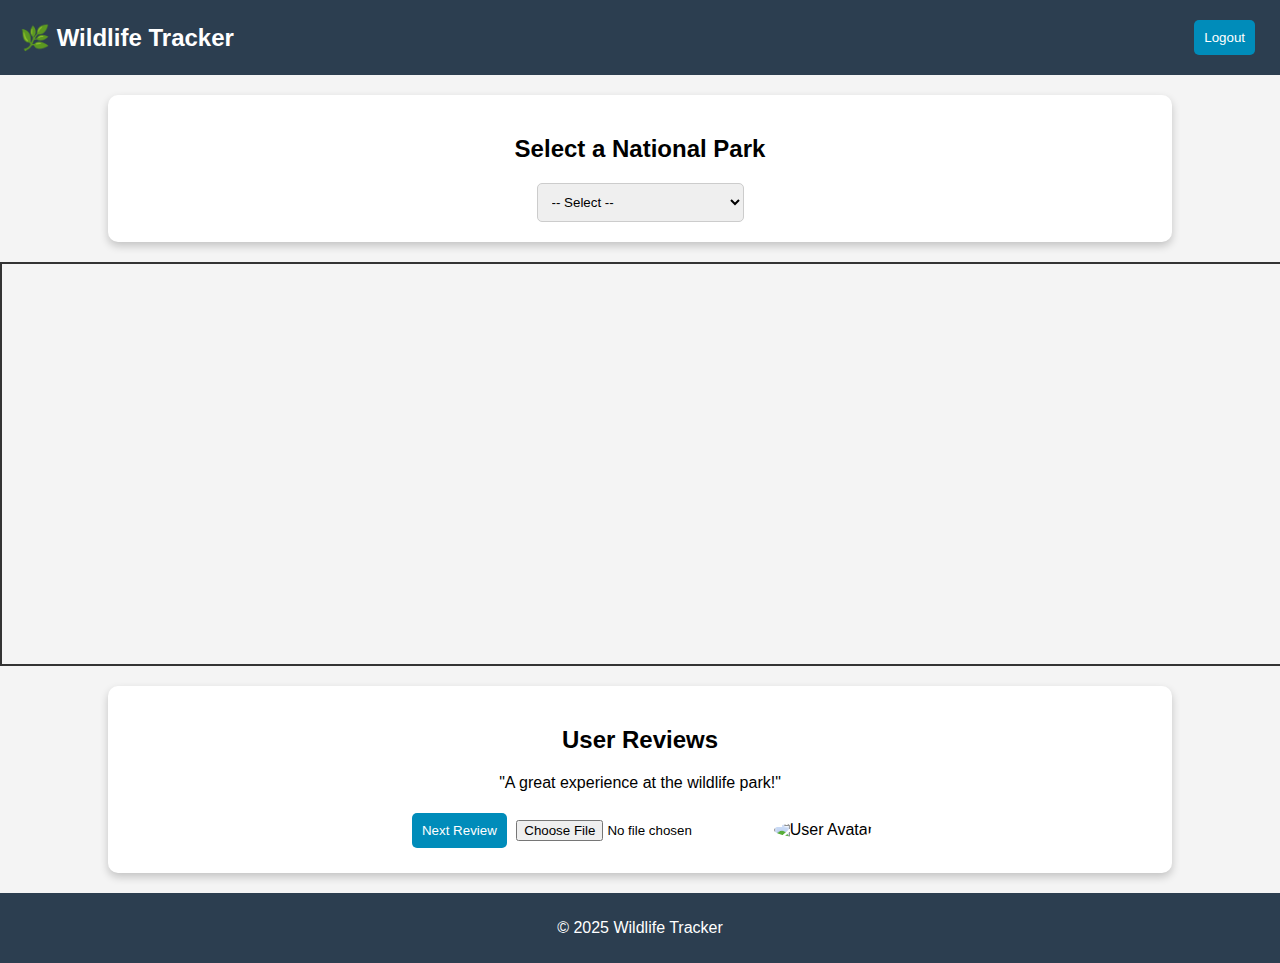
==== index.html @ 08a1569b "Add files via upload" ====
<!DOCTYPE html>
<html lang="en">
<head>
    <meta charset="UTF-8">
    <meta name="viewport" content="width=device-width, initial-scale=1.0">
    <title>Wildlife Tracker</title>
    <link rel="stylesheet" href="styles.css">
    <script defer src="script.js"></script>
    <script defer src="https://maps.googleapis.com/maps/api/js?key=YOUR_API_KEY&callback=initMap"></script>
</head>
<body>
    <header>
        <h1>🌿 Wildlife Tracker</h1>
        <button id="logoutButton" class="btn">Logout</button>
    </header>

    <!-- Park Selection -->
    <section class="parks-section">
        <h2>Select a National Park</h2>
        <select id="wildlifeParks">
            <option value="">-- Select --</option>
            <option value="JimCorbett">Jim Corbett National Park</option>
            <option value="Kaziranga">Kaziranga National Park</option>
            <option value="Ranthambore">Ranthambore National Park</option>
        </select>
    </section>

    <!-- Map Container -->
    <section id="mapContainer">
        <div id="map"></div>
    </section>

    <!-- User Reviews -->
    <section class="reviews">
        <h2>User Reviews</h2>
        <p id="reviewText">"A great experience at the wildlife park!"</p>
        <button id="changeReview" class="btn">Next Review</button>

        <input type="file" id="uploadPhoto">
        <img id="reviewAvatar" src="default-avatar.png" alt="User Avatar">
    </section>

    <footer>
        <p>&copy; 2025 Wildlife Tracker</p>
    </footer>
</body>
</html>
---- styles.css ----
/* Global Styles */
body {
    font-family: 'Arial', sans-serif;
    margin: 0;
    padding: 0;
    background-color: #f4f4f4;
    text-align: center;
}

/* Header Styles */
header {
    background: #2c3e50;
    color: white;
    padding: 15px 20px;
    display: flex;
    justify-content: space-between;
    align-items: center;
}

header h1 {
    font-size: 24px;
    margin: 0;
}

nav ul {
    list-style: none;
    padding: 0;
    display: flex;
}

nav ul li {
    margin-right: 15px;
}

nav ul li button {
    background-color: #1abc9c;
    color: white;
    border: none;
    padding: 10px 15px;
    cursor: pointer;
    border-radius: 5px;
    transition: 0.3s;
}

nav ul li button:hover {
    background-color: #16a085;
}

/* Buttons */
.btn {
    padding: 10px;
    margin: 5px;
    cursor: pointer;
    background-color: #008CBA;
    color: white;
    border: none;
    border-radius: 5px;
    transition: 0.3s ease;
}

.btn:hover {
    background-color: #005F7A;
}

/* Wildlife Fun Fact Section */
.wildlife-intro {
    background-color: #ffffff;
    padding: 20px;
    margin: 20px auto;
    width: 80%;
    border-radius: 10px;
    box-shadow: 0 4px 8px rgba(0, 0, 0, 0.2);
}

.fact-box {
    display: flex;
    flex-direction: column;
    align-items: center;
}

.fact-box img {
    width: 150px;
    height: 150px;
    object-fit: cover;
    border-radius: 10px;
    margin-bottom: 10px;
}

/* Reviews Section */
.reviews {
    background-color: #fff;
    padding: 20px;
    margin: 20px auto;
    width: 80%;
    border-radius: 10px;
    box-shadow: 0 4px 8px rgba(0, 0, 0, 0.2);
}

.review-box {
    display: flex;
    flex-direction: column;
    align-items: center;
}

/* Image Upload Section */
.image-upload {
    background-color: #ffffff;
    padding: 20px;
    margin: 20px auto;
    width: 80%;
    border-radius: 10px;
    box-shadow: 0 4px 8px rgba(0, 0, 0, 0.2);
}

#reviewAvatar {
    width: 80px;
    height: 80px;
    object-fit: cover;
    border-radius: 50%;
    margin-top: 10px;
}

/* Parks Dropdown */
.parks-section {
    background-color: #ffffff;
    padding: 20px;
    margin: 20px auto;
    width: 80%;
    border-radius: 10px;
    box-shadow: 0 4px 8px rgba(0, 0, 0, 0.2);
}

#wildlifeParks {
    padding: 10px;
    border: 1px solid #ccc;
    border-radius: 5px;
}

/* Map Section */
#map {
    width: 100%;
    height: 400px;
    border: 2px solid #333;
}

/* Footer */
footer {
    background: #2c3e50;
    color: white;
    padding: 10px;
    margin-top: 20px;
}

/* Responsive Design */
@media screen and (max-width: 768px) {
    .wildlife-intro, .reviews, .image-upload, .parks-section {
        width: 95%;
    }

    header {
        flex-direction: column;
        text-align: center;
    }

    nav ul {
        flex-direction: column;
    }

    nav ul li {
        margin: 5px 0;
    }
}
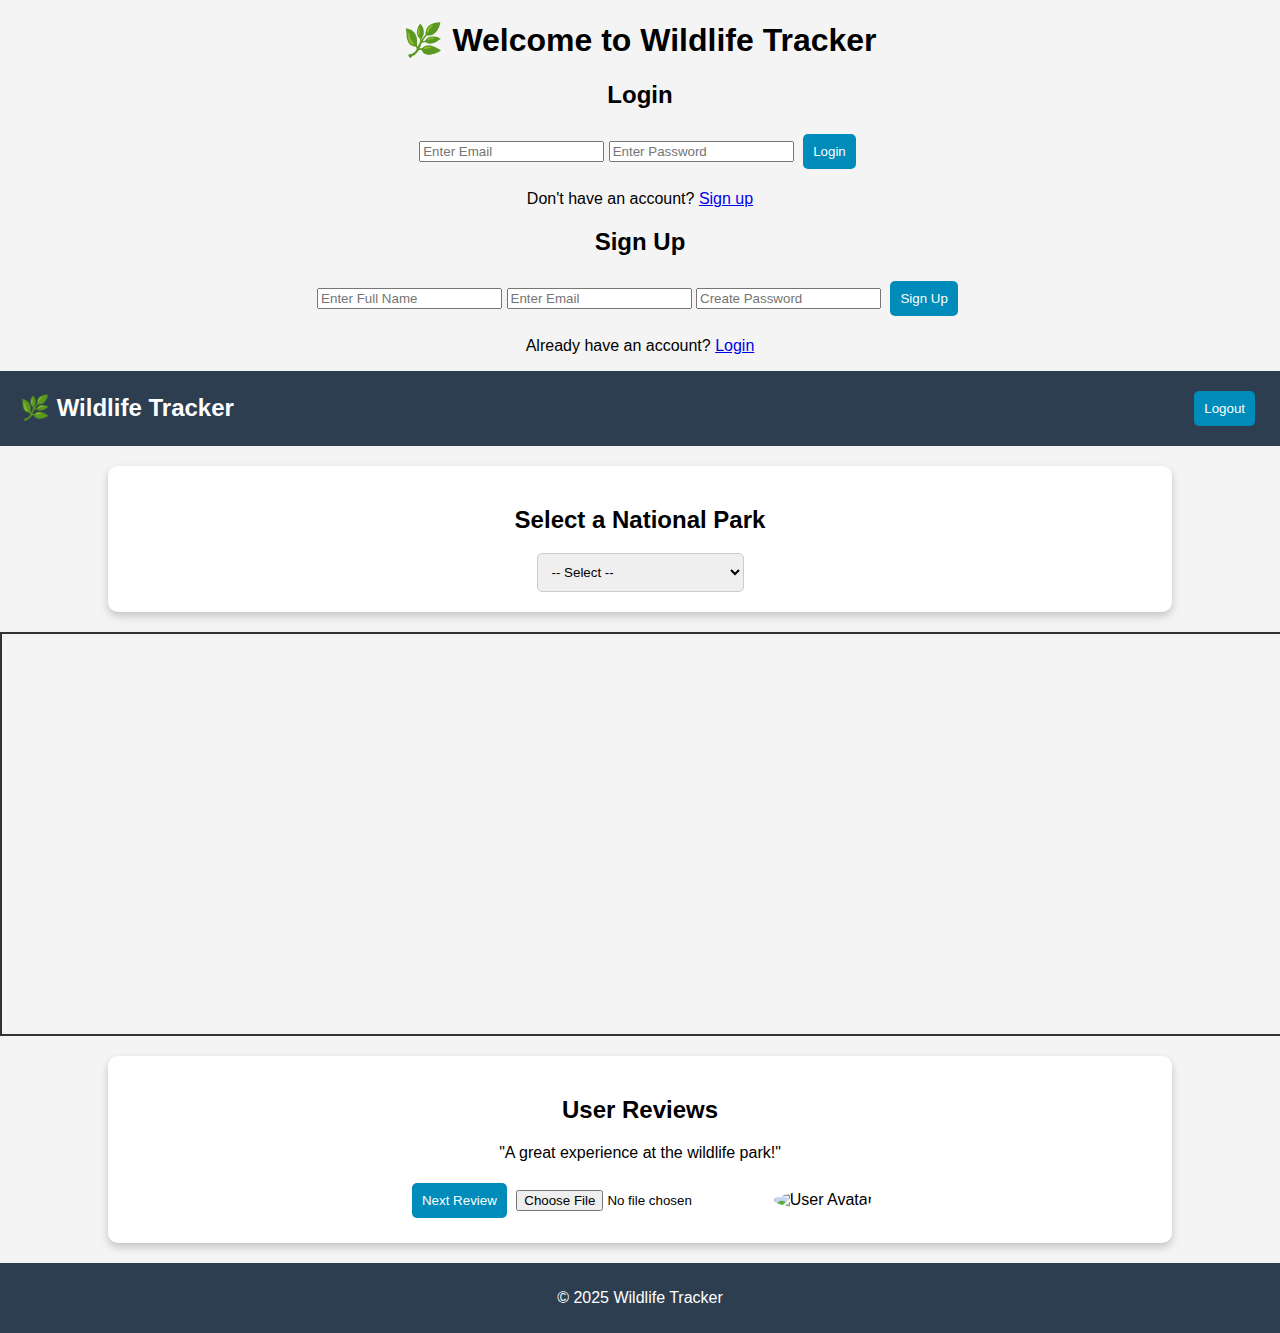
==== commit 6e1bbcb7: "Update index.html" ====
--- a/index.html
+++ b/index.html
@@ -3,46 +3,75 @@
 <head>
     <meta charset="UTF-8">
     <meta name="viewport" content="width=device-width, initial-scale=1.0">
-    <title>Wildlife Tracker</title>
+    <title>Wildlife Tracker - Login</title>
     <link rel="stylesheet" href="styles.css">
-    <script defer src="script.js"></script>
-    <script defer src="https://maps.googleapis.com/maps/api/js?key=YOUR_API_KEY&callback=initMap"></script>
 </head>
 <body>
-    <header>
-        <h1>🌿 Wildlife Tracker</h1>
-        <button id="logoutButton" class="btn">Logout</button>
-    </header>
 
-    <!-- Park Selection -->
-    <section class="parks-section">
-        <h2>Select a National Park</h2>
-        <select id="wildlifeParks">
-            <option value="">-- Select --</option>
-            <option value="JimCorbett">Jim Corbett National Park</option>
-            <option value="Kaziranga">Kaziranga National Park</option>
-            <option value="Ranthambore">Ranthambore National Park</option>
-        </select>
+    <!-- 🟢 Login/Signup Page -->
+    <section id="authSection">
+        <h1>🌿 Welcome to Wildlife Tracker</h1>
+        <div class="auth-container">
+            <div id="loginForm">
+                <h2>Login</h2>
+                <input type="email" id="loginEmail" placeholder="Enter Email">
+                <input type="password" id="loginPassword" placeholder="Enter Password">
+                <button id="loginBtn" class="btn">Login</button>
+                <p>Don't have an account? <a href="#" id="showSignup">Sign up</a></p>
+            </div>
+
+            <div id="signupForm" class="hidden">
+                <h2>Sign Up</h2>
+                <input type="text" id="signupName" placeholder="Enter Full Name">
+                <input type="email" id="signupEmail" placeholder="Enter Email">
+                <input type="password" id="signupPassword" placeholder="Create Password">
+                <button id="signupBtn" class="btn">Sign Up</button>
+                <p>Already have an account? <a href="#" id="showLogin">Login</a></p>
+            </div>
+        </div>
     </section>
 
-    <!-- Map Container -->
-    <section id="mapContainer">
-        <div id="map"></div>
+    <!-- 🟢 Wildlife Tracker Dashboard (Initially Hidden) -->
+    <section id="dashboard" class="hidden">
+        <header>
+            <h1>🌿 Wildlife Tracker</h1>
+            <button id="logoutButton" class="btn">Logout</button>
+        </header>
+
+        <!-- Park Selection -->
+        <section class="parks-section">
+            <h2>Select a National Park</h2>
+            <select id="wildlifeParks">
+                <option value="">-- Select --</option>
+                <option value="JimCorbett">Jim Corbett National Park</option>
+                <option value="Kaziranga">Kaziranga National Park</option>
+                <option value="Ranthambore">Ranthambore National Park</option>
+            </select>
+        </section>
+
+        <!-- Map Container -->
+        <section id="mapContainer">
+            <div id="map"></div>
+        </section>
+
+        <!-- User Reviews -->
+        <section class="reviews">
+            <h2>User Reviews</h2>
+            <p id="reviewText">"A great experience at the wildlife park!"</p>
+            <button id="changeReview" class="btn">Next Review</button>
+
+            <input type="file" id="uploadPhoto">
+            <img id="reviewAvatar" src="default-avatar.png" alt="User Avatar">
+        </section>
+
+        <footer>
+            <p>&copy; 2025 Wildlife Tracker</p>
+        </footer>
     </section>
 
-    <!-- User Reviews -->
-    <section class="reviews">
-        <h2>User Reviews</h2>
-        <p id="reviewText">"A great experience at the wildlife park!"</p>
-        <button id="changeReview" class="btn">Next Review</button>
-
-        <input type="file" id="uploadPhoto">
-        <img id="reviewAvatar" src="default-avatar.png" alt="User Avatar">
-    </section>
-
-    <footer>
-        <p>&copy; 2025 Wildlife Tracker</p>
-    </footer>
+    <!-- JavaScript -->
+    <script defer src="script.js"></script>
 </body>
 </html>
 
+
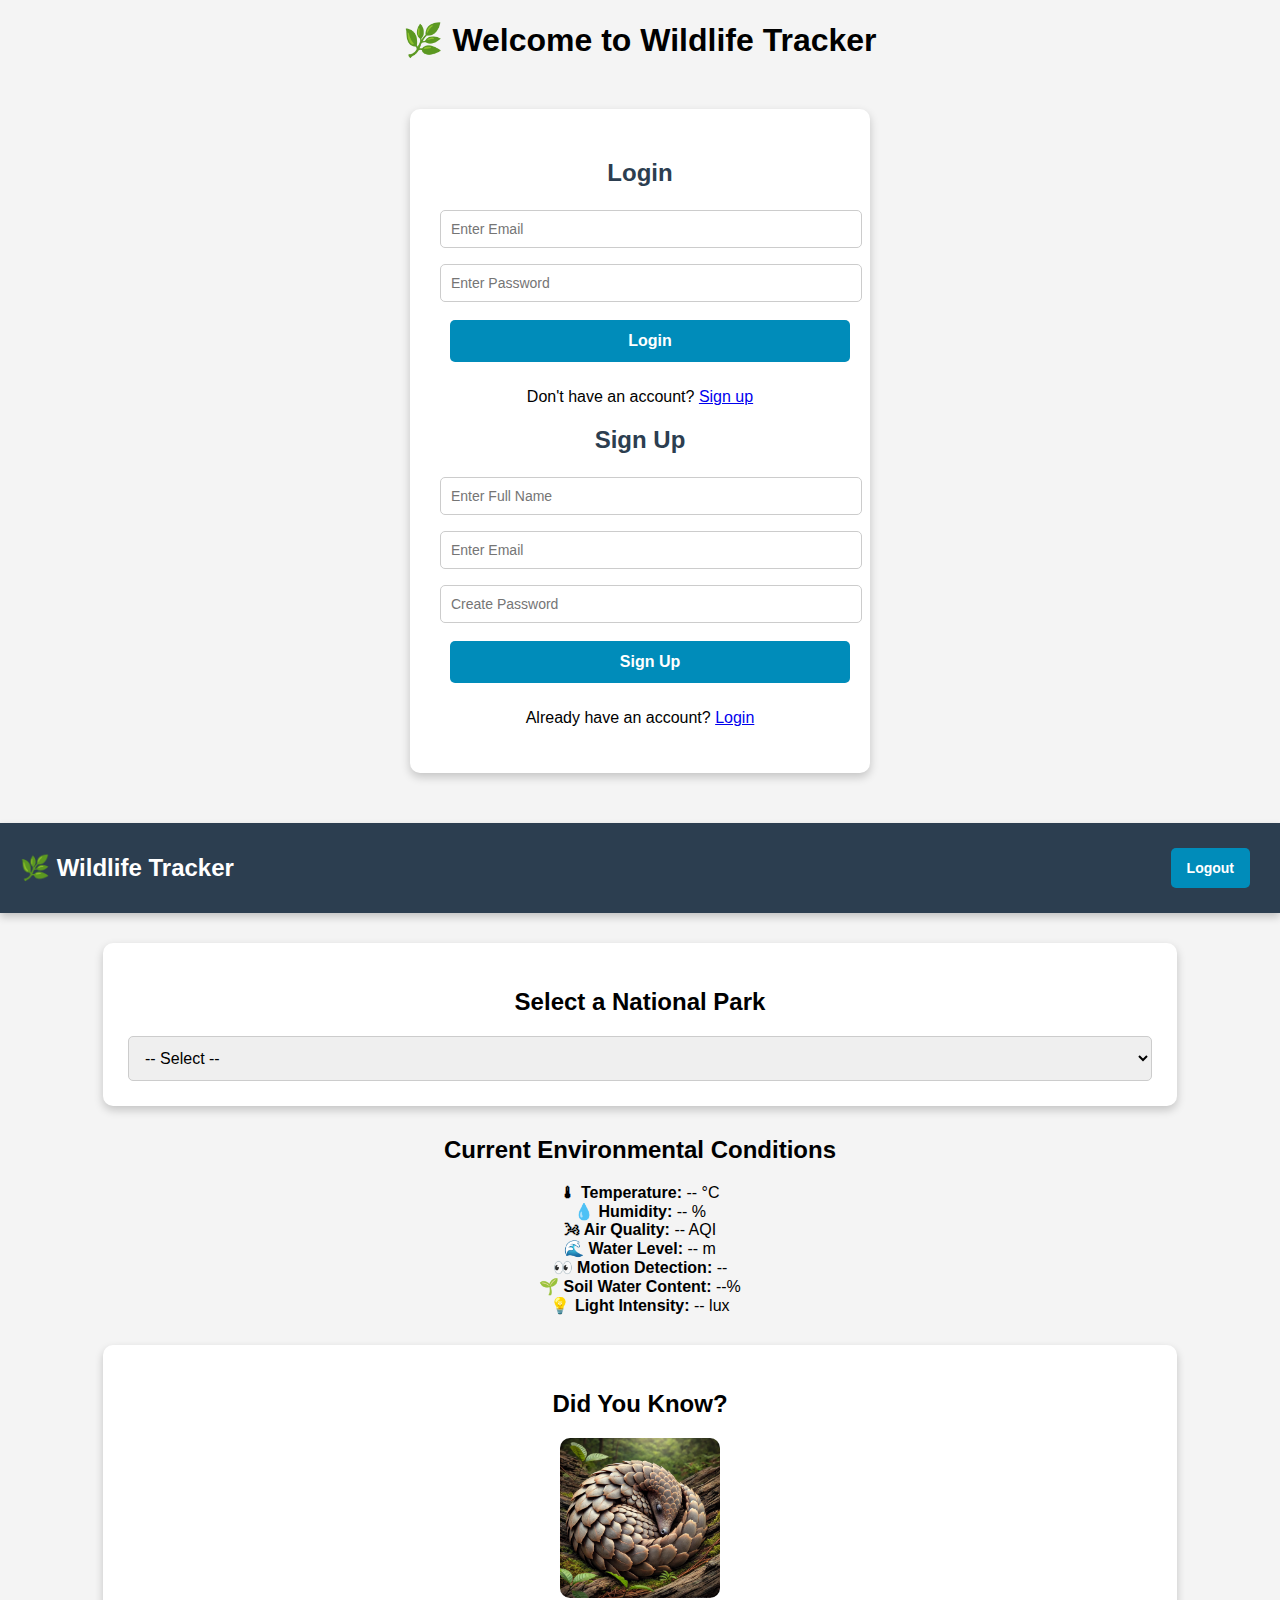
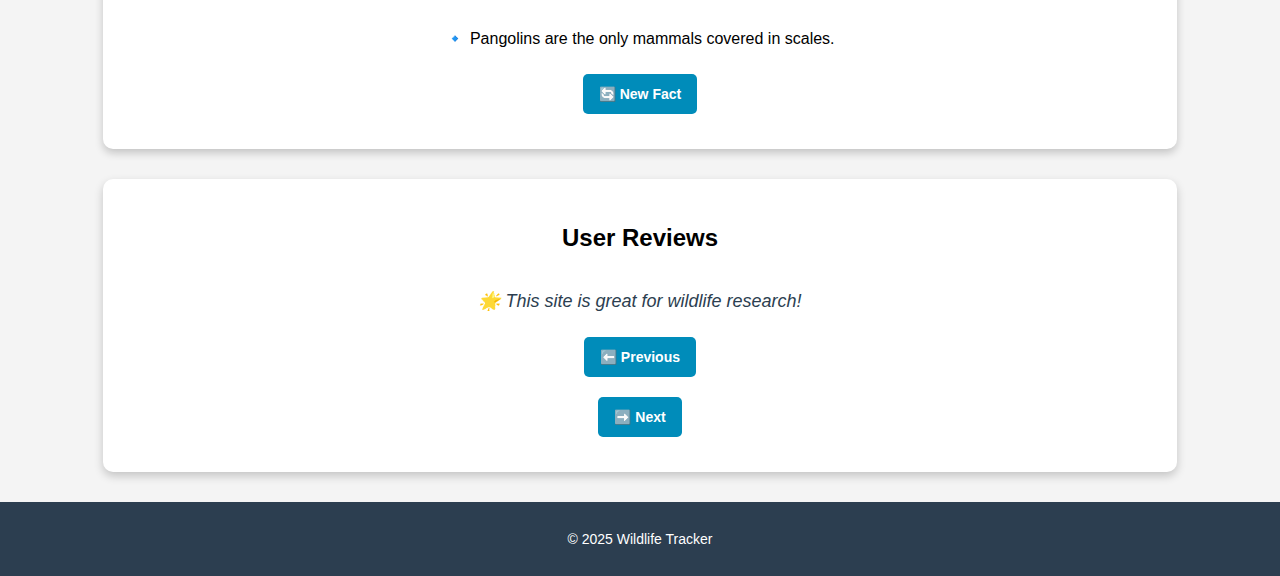
==== commit 286d12db: "Update index.html" ====
--- a/index.html
+++ b/index.html
@@ -49,21 +49,41 @@
             </select>
         </section>
 
-        <!-- Map Container -->
-        <section id="mapContainer">
-            <div id="map"></div>
+        <!-- Environmental Data Section -->
+        <section class="environmental-data">
+            <h2>Current Environmental Conditions</h2>
+            <div class="data-grid">
+                <div class="data-box"><strong>🌡 Temperature:</strong> <span id="tempData">--</span> °C</div>
+                <div class="data-box"><strong>💧 Humidity:</strong> <span id="humidityData">--</span> %</div>
+                <div class="data-box"><strong>🌬 Air Quality:</strong> <span id="airQualityData">--</span> AQI</div>
+                <div class="data-box"><strong>🌊 Water Level:</strong> <span id="waterLevelData">--</span> m</div>
+                <div class="data-box"><strong>👀 Motion Detection:</strong> <span id="motionData">--</span></div>
+                <div class="data-box"><strong>🌱 Soil Water Content:</strong> <span id="soilData">--</span>%</div>
+                <div class="data-box"><strong>💡 Light Intensity:</strong> <span id="lightData">--</span> lux</div>
+            </div>
+        </section>
+
+        <!-- Wildlife Fun Fact Section -->
+        <section class="wildlife-intro">
+            <h2>Did You Know?</h2>
+            <div class="fact-box">
+                <img id="factImage" src="pangolin.jpg" alt="Wildlife Fact">
+                <p id="factText">🔹 Pangolins are the only mammals covered in scales.</p>
+                <button id="randomFact" class="btn">🔄 New Fact</button>
+            </div>
         </section>
 
         <!-- User Reviews -->
         <section class="reviews">
             <h2>User Reviews</h2>
-            <p id="reviewText">"A great experience at the wildlife park!"</p>
-            <button id="changeReview" class="btn">Next Review</button>
-
-            <input type="file" id="uploadPhoto">
-            <img id="reviewAvatar" src="default-avatar.png" alt="User Avatar">
+            <div class="review-box">
+                <p class="review" id="reviewText">🌟 This site is great for wildlife research!</p>
+                <button id="prevReview" class="btn">⬅️ Previous</button>
+                <button id="nextReview" class="btn">➡️ Next</button>
+            </div>
         </section>
 
+        <!-- Footer -->
         <footer>
             <p>&copy; 2025 Wildlife Tracker</p>
         </footer>
@@ -75,3 +95,4 @@
 </html>
 
 
+
--- a/styles.css
+++ b/styles.css
@@ -15,6 +15,7 @@
     display: flex;
     justify-content: space-between;
     align-items: center;
+    box-shadow: 0 4px 8px rgba(0, 0, 0, 0.2);
 }
 
 header h1 {
@@ -22,6 +23,7 @@
     margin: 0;
 }
 
+/* Navigation */
 nav ul {
     list-style: none;
     padding: 0;
@@ -39,7 +41,8 @@
     padding: 10px 15px;
     cursor: pointer;
     border-radius: 5px;
-    transition: 0.3s;
+    transition: 0.3s ease-in-out;
+    font-size: 14px;
 }
 
 nav ul li button:hover {
@@ -48,25 +51,72 @@
 
 /* Buttons */
 .btn {
-    padding: 10px;
-    margin: 5px;
+    padding: 12px 16px;
+    margin: 10px;
     cursor: pointer;
     background-color: #008CBA;
     color: white;
     border: none;
     border-radius: 5px;
-    transition: 0.3s ease;
+    transition: 0.3s ease-in-out;
+    font-size: 14px;
+    font-weight: bold;
 }
 
 .btn:hover {
     background-color: #005F7A;
+    transform: scale(1.05);
+}
+
+/* Login & Signup Section */
+.auth-container {
+    background: white;
+    padding: 30px;
+    margin: 50px auto;
+    width: 400px;
+    border-radius: 10px;
+    box-shadow: 0 4px 10px rgba(0, 0, 0, 0.2);
+}
+
+.auth-container h2 {
+    margin-bottom: 15px;
+    color: #2c3e50;
+}
+
+.auth-container input {
+    width: 100%;
+    padding: 10px;
+    margin: 8px 0;
+    border: 1px solid #ccc;
+    border-radius: 5px;
+    font-size: 14px;
+}
+
+.auth-container .btn {
+    width: 100%;
+    font-size: 16px;
+}
+
+.auth-toggle {
+    margin-top: 10px;
+    font-size: 14px;
+}
+
+.auth-toggle a {
+    color: #1abc9c;
+    text-decoration: none;
+    font-weight: bold;
+}
+
+.auth-toggle a:hover {
+    text-decoration: underline;
 }
 
 /* Wildlife Fun Fact Section */
 .wildlife-intro {
     background-color: #ffffff;
-    padding: 20px;
-    margin: 20px auto;
+    padding: 25px;
+    margin: 30px auto;
     width: 80%;
     border-radius: 10px;
     box-shadow: 0 4px 8px rgba(0, 0, 0, 0.2);
@@ -79,42 +129,49 @@
 }
 
 .fact-box img {
-    width: 150px;
-    height: 150px;
+    width: 160px;
+    height: 160px;
     object-fit: cover;
     border-radius: 10px;
-    margin-bottom: 10px;
+    margin-bottom: 15px;
 }
 
 /* Reviews Section */
 .reviews {
     background-color: #fff;
-    padding: 20px;
-    margin: 20px auto;
-    width: 80%;
-    border-radius: 10px;
-    box-shadow: 0 4px 8px rgba(0, 0, 0, 0.2);
+    padding: 25px;
+    margin: 30px auto;
+    width: 80%;
+    border-radius: 10px;
+    box-shadow: 0 4px 10px rgba(0, 0, 0, 0.2);
 }
 
 .review-box {
     display: flex;
     flex-direction: column;
     align-items: center;
+}
+
+#reviewText {
+    font-style: italic;
+    font-size: 18px;
+    color: #2c3e50;
+    margin-bottom: 15px;
 }
 
 /* Image Upload Section */
 .image-upload {
     background-color: #ffffff;
-    padding: 20px;
-    margin: 20px auto;
-    width: 80%;
-    border-radius: 10px;
-    box-shadow: 0 4px 8px rgba(0, 0, 0, 0.2);
+    padding: 25px;
+    margin: 30px auto;
+    width: 80%;
+    border-radius: 10px;
+    box-shadow: 0 4px 10px rgba(0, 0, 0, 0.2);
 }
 
 #reviewAvatar {
-    width: 80px;
-    height: 80px;
+    width: 90px;
+    height: 90px;
     object-fit: cover;
     border-radius: 50%;
     margin-top: 10px;
@@ -123,37 +180,33 @@
 /* Parks Dropdown */
 .parks-section {
     background-color: #ffffff;
-    padding: 20px;
-    margin: 20px auto;
-    width: 80%;
-    border-radius: 10px;
-    box-shadow: 0 4px 8px rgba(0, 0, 0, 0.2);
+    padding: 25px;
+    margin: 30px auto;
+    width: 80%;
+    border-radius: 10px;
+    box-shadow: 0 4px 10px rgba(0, 0, 0, 0.2);
 }
 
 #wildlifeParks {
-    padding: 10px;
+    padding: 12px;
     border: 1px solid #ccc;
     border-radius: 5px;
-}
-
-/* Map Section */
-#map {
+    font-size: 16px;
     width: 100%;
-    height: 400px;
-    border: 2px solid #333;
 }
 
 /* Footer */
 footer {
     background: #2c3e50;
     color: white;
-    padding: 10px;
-    margin-top: 20px;
+    padding: 15px;
+    margin-top: 30px;
+    font-size: 14px;
 }
 
 /* Responsive Design */
 @media screen and (max-width: 768px) {
-    .wildlife-intro, .reviews, .image-upload, .parks-section {
+    .wildlife-intro, .reviews, .image-upload, .parks-section, .auth-container {
         width: 95%;
     }
 
@@ -172,3 +225,4 @@
 }
 
 
+
